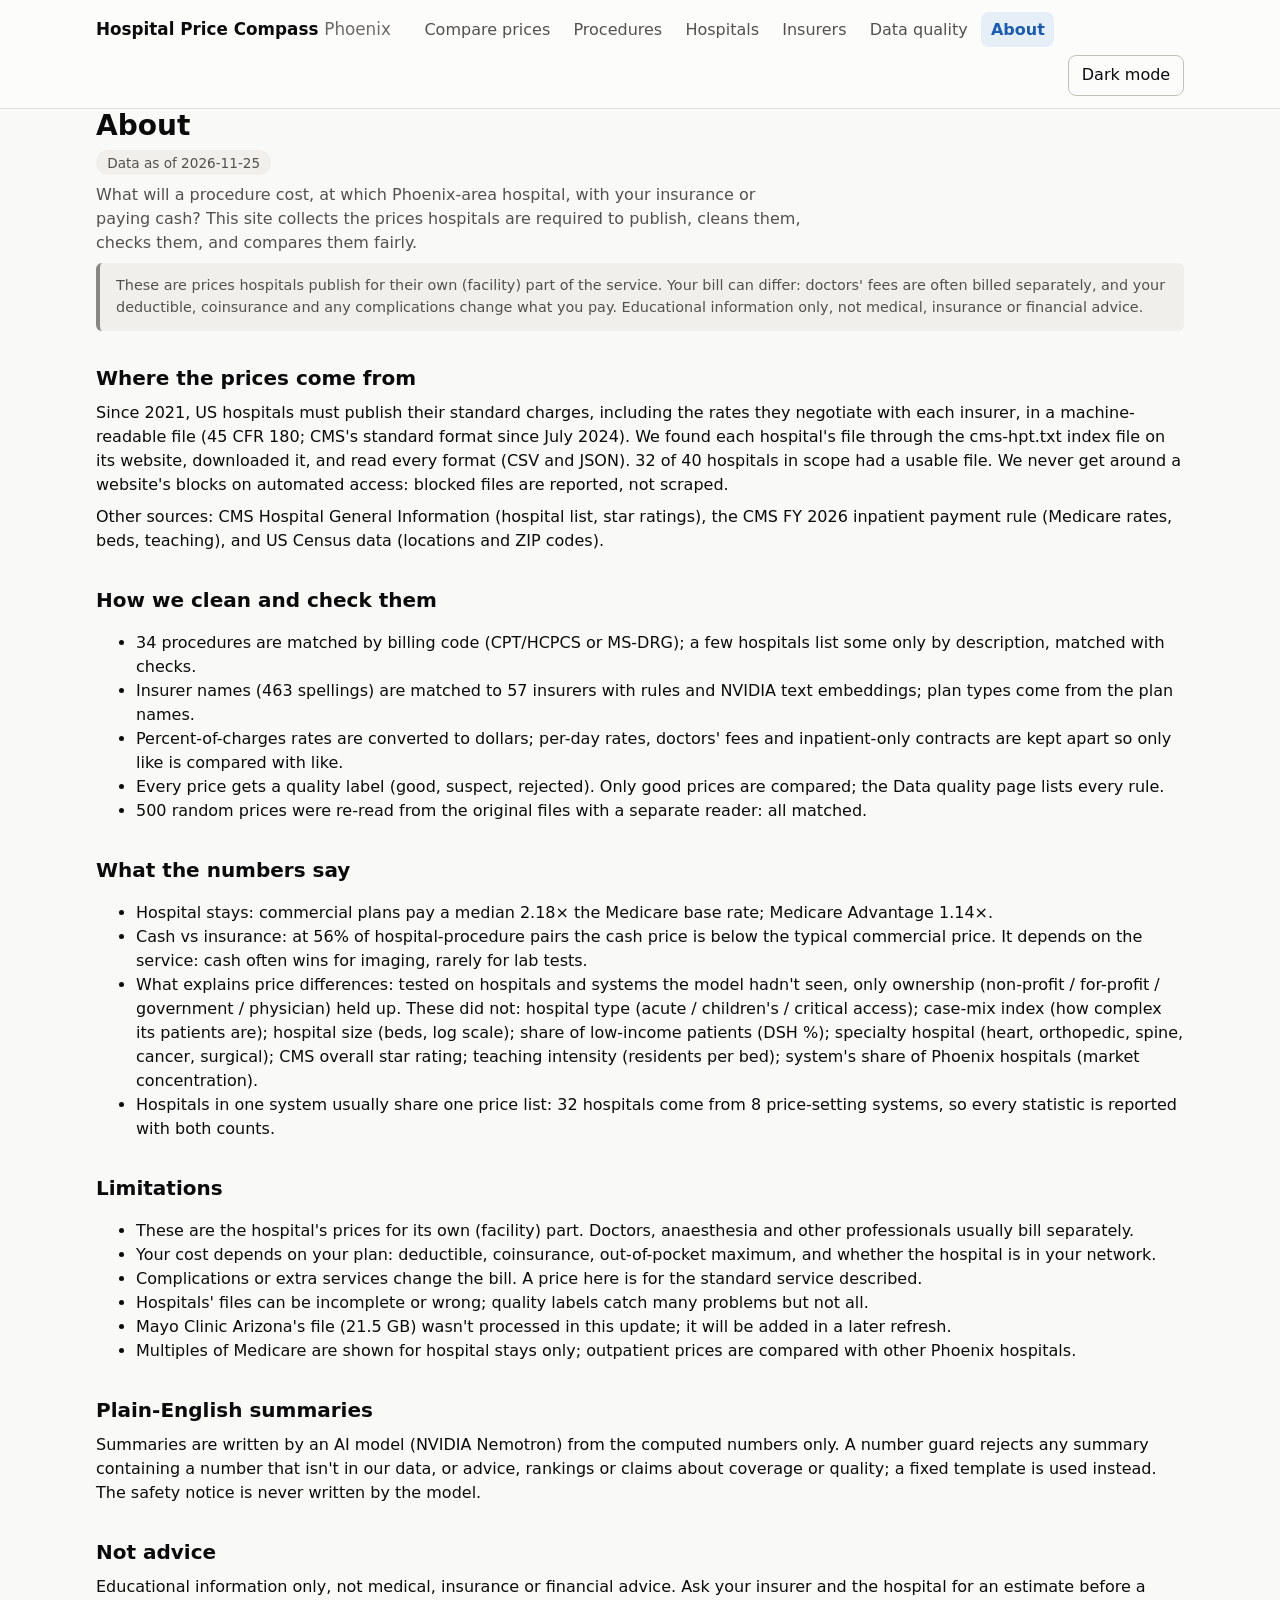
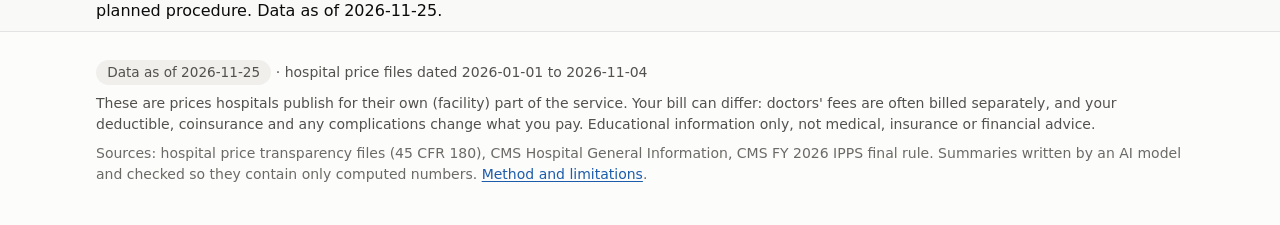
==== site/about.html @ 400b88e0 "Hospital Price Compass: Phoenix pipeline, website and automation Collects Phoenix-area hospitals' pu" ====
<!doctype html>
<html lang="en">
<head>
  <meta charset="utf-8">
  <meta name="viewport" content="width=device-width, initial-scale=1">
  <title>About: method, sources and limitations | Hospital Price Compass</title>
  <link rel="stylesheet" href="assets/site.css">
</head>
<body>
  <main id="main" class="wrap">
    <h1 id="title">About</h1>
    <p><span id="asof-top"></span></p>
    <div id="content" aria-live="polite"></div>
  </main>
  <script type="module" src="assets/pages/about.js"></script>
</body>
</html>
---- site/assets/site.css ----
/* Hospital Price Compass - one stylesheet, light + dark.
   Colour tokens follow the dataviz reference palette. Charts use ONE hue (blue) for values,
   gray for de-emphasis, and status colours only with an icon + text label.
   Validator (2026-11-25): accent #2a78d6 / #3987e5 vs gray #898781 - CVD dE 15.9, normal 17+,
   contrast >= 3:1 in both modes. The "chroma floor" flag on the gray is intended: gray here
   means "de-emphasised", not a second series. */

:root {
  color-scheme: light;
  --page: #f9f9f7;
  --surface: #fcfcfb;
  --surface-2: #f0efec;
  --ink: #0b0b0b;
  --ink-2: #52514e;
  --muted: #6b6a66;          /* muted text: darker than the chart-axis gray for 4.5:1 text contrast */
  --axis: #898781;
  --grid: #e1e0d9;
  --baseline: #c3c2b7;
  --border: rgba(11, 11, 11, 0.10);
  --accent: #2a78d6;
  --accent-ink: #1c5cab;      /* links / accent text (>= 4.5:1) */
  --accent-wash: rgba(42, 120, 214, 0.10);
  --deemph: #898781;
  --seq-1: #86b6ef; --seq-2: #5598e7; --seq-3: #2a78d6; --seq-4: #1c5cab; --seq-5: #104281;
  --good: #0ca30c; --good-ink: #006300;
  --warning: #fab219; --warning-ink: #7a5200;
  --serious: #ec835a; --serious-ink: #8a3a12;
  --critical: #d03b3b; --critical-ink: #a32222;
  --radius: 10px;
  --font: system-ui, -apple-system, "Segoe UI", sans-serif;
}
@media (prefers-color-scheme: dark) {
  :root:where(:not([data-theme="light"])) {
    color-scheme: dark;
    --page: #0d0d0d; --surface: #1a1a19; --surface-2: #232321;
    --ink: #f0efec; --ink-2: #c3c2b7; --muted: #a3a29c; --axis: #898781;
    --grid: #2c2c2a; --baseline: #383835; --border: rgba(255, 255, 255, 0.10);
    --accent: #3987e5; --accent-ink: #86b6ef; --accent-wash: rgba(57, 135, 229, 0.16);
    --seq-1: #b7d3f6; --seq-2: #86b6ef; --seq-3: #5598e7; --seq-4: #3987e5; --seq-5: #256abf;
    --good-ink: #0ca30c; --warning-ink: #fab219; --serious-ink: #ec835a; --critical-ink: #e66767;
  }
}
:root[data-theme="dark"] {
  color-scheme: dark;
  --page: #0d0d0d; --surface: #1a1a19; --surface-2: #232321;
  --ink: #f0efec; --ink-2: #c3c2b7; --muted: #a3a29c; --axis: #898781;
  --grid: #2c2c2a; --baseline: #383835; --border: rgba(255, 255, 255, 0.10);
  --accent: #3987e5; --accent-ink: #86b6ef; --accent-wash: rgba(57, 135, 229, 0.16);
  --seq-1: #b7d3f6; --seq-2: #86b6ef; --seq-3: #5598e7; --seq-4: #3987e5; --seq-5: #256abf;
  --good-ink: #0ca30c; --warning-ink: #fab219; --serious-ink: #ec835a; --critical-ink: #e66767;
}

* { box-sizing: border-box; }
html { font-family: var(--font); background: var(--page); color: var(--ink); line-height: 1.5; }
body { margin: 0; }
a { color: var(--accent-ink); text-underline-offset: 2px; }
a:hover { text-decoration-thickness: 2px; }
:focus-visible { outline: 3px solid var(--accent); outline-offset: 2px; border-radius: 4px; }
h1 { font-size: 1.75rem; line-height: 1.2; margin: 0 0 .25rem; }
h2 { font-size: 1.25rem; margin: 2rem 0 .5rem; }
h3 { font-size: 1.05rem; margin: 1.25rem 0 .4rem; }
p { margin: .5rem 0; }
.lead { color: var(--ink-2); max-width: 70ch; }
.muted { color: var(--muted); }
.small { font-size: .875rem; }
.num { font-variant-numeric: tabular-nums; }
.visually-hidden { position: absolute !important; width: 1px; height: 1px; overflow: hidden; clip: rect(0 0 0 0); white-space: nowrap; }

.skip { position: absolute; left: -999px; top: 0; background: var(--surface); padding: .5rem 1rem; z-index: 10; }
.skip:focus { left: 1rem; top: 1rem; }

/* ---------- layout ---------- */
.wrap { max-width: 1120px; margin: 0 auto; padding: 0 1rem; }
header.site { background: var(--surface); border-bottom: 1px solid var(--border); }
header.site .wrap { display: flex; flex-wrap: wrap; align-items: center; gap: .5rem 1.5rem; padding: .75rem 1rem; }
.brand { font-weight: 700; color: var(--ink); text-decoration: none; font-size: 1.05rem; }
.brand span { color: var(--muted); font-weight: 500; }
nav.main ul { list-style: none; display: flex; flex-wrap: wrap; gap: .25rem; margin: 0; padding: 0; }
nav.main a { display: block; padding: .35rem .6rem; border-radius: 8px; text-decoration: none; color: var(--ink-2); }
nav.main a:hover { background: var(--surface-2); }
nav.main a[aria-current="page"] { background: var(--accent-wash); color: var(--accent-ink); font-weight: 600; }
.theme-toggle { margin-left: auto; }
main { padding: 1.5rem 0 3rem; }
footer.site { border-top: 1px solid var(--border); background: var(--surface); color: var(--ink-2); font-size: .875rem; }
footer.site .wrap { padding: 1.25rem 1rem 2rem; }
.asof { display: inline-block; font-size: .85rem; color: var(--ink-2); background: var(--surface-2); border-radius: 999px; padding: .15rem .7rem; }

.card { background: var(--surface); border: 1px solid var(--border); border-radius: var(--radius); padding: 1rem 1.25rem; }
.grid { display: grid; gap: 1rem; }
@media (min-width: 760px) { .grid.two { grid-template-columns: 1fr 1fr; } .grid.three { grid-template-columns: repeat(3, 1fr); } }
.notice { border-left: 4px solid var(--deemph); background: var(--surface-2); padding: .75rem 1rem; border-radius: 6px; color: var(--ink-2); font-size: .9rem; }
.summary { font-size: 1.05rem; max-width: 75ch; }

/* ---------- controls ---------- */
.controls { display: flex; flex-wrap: wrap; gap: .75rem 1rem; align-items: flex-end; margin: 1rem 0; }
.field { display: flex; flex-direction: column; gap: .2rem; min-width: 12rem; }
.field label { font-size: .85rem; color: var(--ink-2); font-weight: 600; }
select, input, button { font: inherit; color: var(--ink); }
select, input[type="text"], input[type="search"] {
  background: var(--surface); border: 1px solid var(--baseline); border-radius: 8px; padding: .45rem .6rem; min-height: 2.5rem;
}
button { background: var(--surface); border: 1px solid var(--baseline); border-radius: 8px; padding: .45rem .8rem; cursor: pointer; min-height: 2.5rem; }
button:hover { background: var(--surface-2); }
button.primary { background: var(--accent); border-color: var(--accent); color: #fff; }

/* ---------- stat tiles ---------- */
.tiles { display: grid; gap: .75rem; grid-template-columns: repeat(auto-fit, minmax(150px, 1fr)); margin: 1rem 0; }
.tile { background: var(--surface); border: 1px solid var(--border); border-radius: var(--radius); padding: .75rem 1rem; }
.tile .label { font-size: .85rem; color: var(--ink-2); }
.tile .value { font-size: 1.6rem; font-weight: 600; line-height: 1.2; }
.tile .sub { font-size: .8rem; color: var(--muted); }

/* ---------- tables ---------- */
.table-wrap { overflow-x: auto; border: 1px solid var(--border); border-radius: var(--radius); background: var(--surface); }
table { border-collapse: collapse; width: 100%; font-size: .925rem; }
caption { text-align: left; padding: .75rem 1rem; font-weight: 600; }
th, td { text-align: left; padding: .5rem .75rem; border-bottom: 1px solid var(--grid); vertical-align: middle; }
td.r, th.r { text-align: right; font-variant-numeric: tabular-nums; }
thead th { font-size: .8rem; color: var(--ink-2); background: var(--surface-2); position: sticky; top: 0; }
thead th button { all: unset; cursor: pointer; display: inline-flex; gap: .25rem; align-items: center; }
thead th button:focus-visible { outline: 3px solid var(--accent); border-radius: 4px; }
tbody tr:hover { background: var(--accent-wash); }
.bar-cell { display: flex; align-items: center; gap: .5rem; min-width: 9rem; }
.bar-cell .bar { height: 10px; background: var(--accent); border-radius: 0 4px 4px 0; }
.bar-cell .val { font-variant-numeric: tabular-nums; min-width: 5.5rem; text-align: right; }

/* ---------- badges (status colour + icon + text, never colour alone) ---------- */
.badge { display: inline-flex; align-items: center; gap: .3rem; font-size: .8rem; font-weight: 600; padding: .1rem .5rem; border-radius: 999px; border: 1px solid currentColor; white-space: nowrap; }
.badge.good { color: var(--good-ink); }
.badge.warning { color: var(--warning-ink); }
.badge.serious { color: var(--serious-ink); }
.badge.critical { color: var(--critical-ink); }
.badge.neutral { color: var(--ink-2); }
.badge .dot { width: .55rem; height: .55rem; border-radius: 50%; background: currentColor; }
.badge.good .dot { background: var(--good); } .badge.warning .dot { background: var(--warning); }
.badge.serious .dot { background: var(--serious); } .badge.critical .dot { background: var(--critical); }

/* ---------- meter list (compliance scores) ---------- */
.meters { list-style: none; padding: 0; margin: 0; }
.meters li { display: grid; grid-template-columns: minmax(10rem, 18rem) 1fr 3.5rem auto; gap: .5rem 1rem; align-items: center; padding: .4rem 0; border-bottom: 1px solid var(--grid); }
.meters .track { height: 10px; background: var(--accent-wash); border-radius: 999px; }
.meters .fill { height: 10px; background: var(--accent); border-radius: 999px; }
@media (max-width: 640px) { .meters li { grid-template-columns: 1fr 3.5rem; } .meters .track { grid-column: 1 / -1; } }

/* ---------- charts ---------- */
.chart { width: 100%; }
.chart svg { display: block; width: 100%; height: auto; overflow: visible; }
.chart .grid line { stroke: var(--grid); stroke-width: 1; }
.chart .axis text, .chart text.axis { fill: var(--muted); font-size: 11px; font-family: var(--font); }
.chart text.label { fill: var(--ink-2); font-size: 12px; font-family: var(--font); }
.chart text.strong { fill: var(--ink); font-size: 12px; font-weight: 600; font-family: var(--font); }
.chart .baseline { stroke: var(--baseline); stroke-width: 1; }
.chart .ref { stroke: var(--axis); stroke-width: 1; }
.chart .dot { fill: var(--accent); stroke: var(--surface); stroke-width: 2; cursor: pointer; }
.chart .dot.deemph { fill: var(--deemph); }
.chart .dot:hover, .chart .dot:focus, .chart g.hit:hover .dot, .chart g.hit:focus .dot { filter: brightness(1.2); stroke: var(--ink); }
.chart .ci { stroke: var(--accent); stroke-width: 2; stroke-linecap: round; }
.chart .ci.deemph { stroke: var(--deemph); }
.chart .median { stroke: var(--ink); stroke-width: 2; stroke-linecap: round; }
.chart .city { fill: var(--muted); font-size: 11px; font-family: var(--font); }
.chart .you { fill: var(--ink); stroke: var(--surface); stroke-width: 2; }
.chart g.hit { outline: none; }
.legend { display: flex; flex-wrap: wrap; gap: .5rem 1rem; align-items: center; font-size: .85rem; color: var(--ink-2); margin: .5rem 0; }
.legend .sw { display: inline-block; width: 12px; height: 12px; border-radius: 50%; vertical-align: -2px; margin-right: .3rem; }
.view-toggle { margin: .25rem 0 .5rem; }
.map-card { margin-top: 1rem; }
.map-card .chart { max-width: 760px; }

.tooltip { position: fixed; pointer-events: none; z-index: 20; background: var(--surface); color: var(--ink); border: 1px solid var(--border);
  box-shadow: 0 4px 16px rgba(0,0,0,.12); border-radius: 8px; padding: .45rem .6rem; font-size: .85rem; max-width: 18rem; display: none; }
.tooltip .tv { font-weight: 700; font-size: .95rem; }
.tooltip .tl { color: var(--ink-2); }

details { margin: .75rem 0; }
summary { cursor: pointer; color: var(--accent-ink); }
ul.findings { margin: .25rem 0; padding-left: 1.2rem; }
dl.facts { display: grid; grid-template-columns: max-content 1fr; gap: .25rem 1rem; margin: .5rem 0; }
dl.facts dt { color: var(--ink-2); }
dl.facts dd { margin: 0; }

@media (prefers-reduced-motion: reduce) { * { transition: none !important; animation: none !important; } }
@media (forced-colors: active) {
  .chart .dot, .bar-cell .bar, .meters .fill { forced-color-adjust: none; fill: CanvasText; background: CanvasText; }
  .badge { border-color: CanvasText; }
}
@media print { header.site nav, .theme-toggle, .controls, .view-toggle { display: none; } }
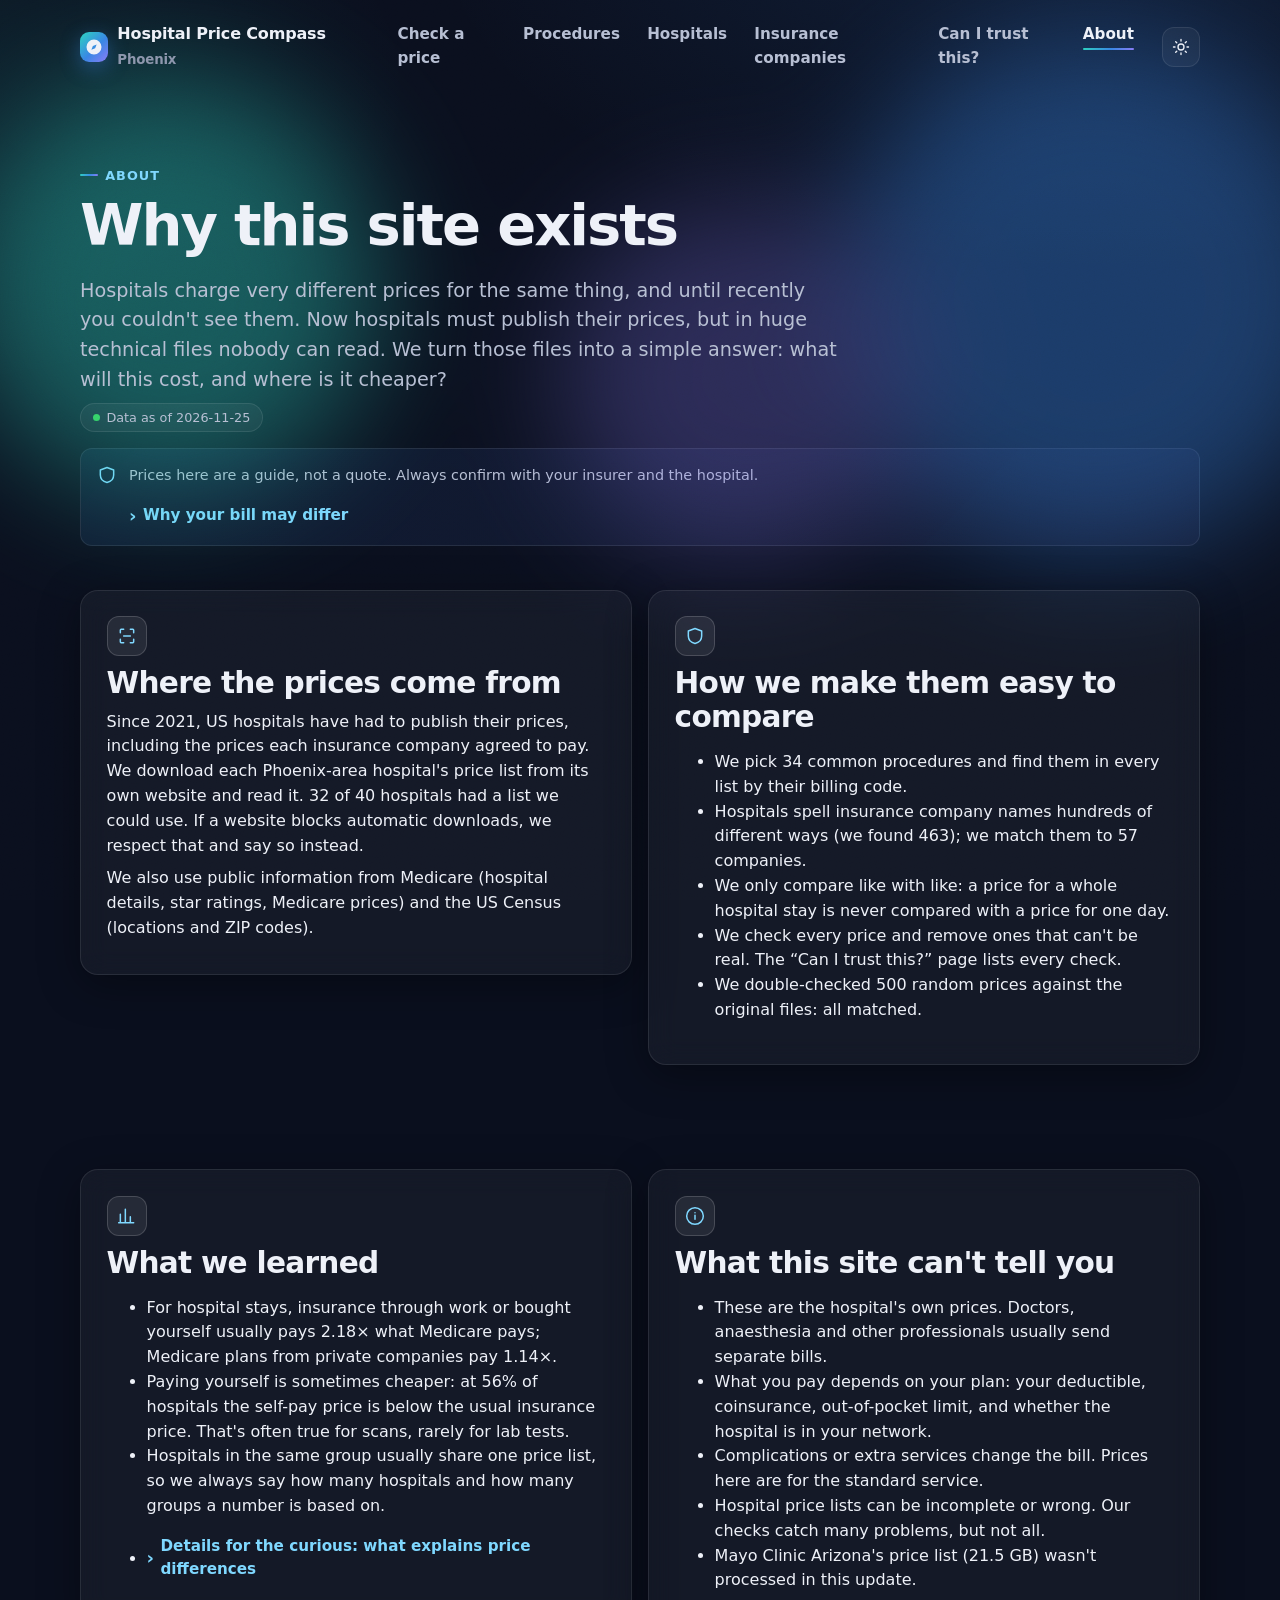
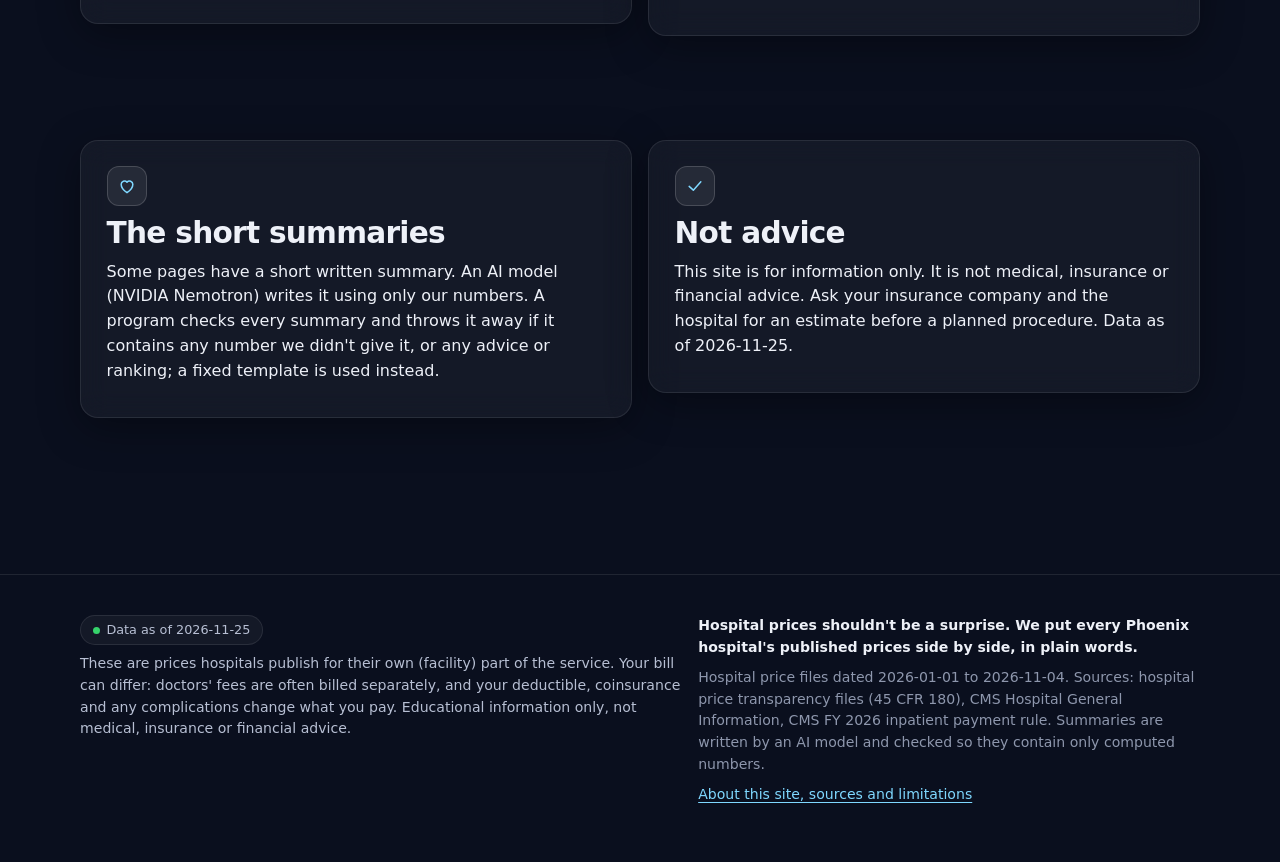
==== commit a2c2e41d: "Redesign the site: dark premium look, animations, plain-language wording - Home explains why in five" ====
--- a/site/about.html
+++ b/site/about.html
@@ -1,16 +1,24 @@
 <!doctype html>
-<html lang="en">
+<html lang="en" class="no-js" data-theme="dark">
 <head>
   <meta charset="utf-8">
   <meta name="viewport" content="width=device-width, initial-scale=1">
-  <title>About: method, sources and limitations | Hospital Price Compass</title>
+  <meta name="color-scheme" content="dark light">
+  <title>How it works: method, sources and limitations | Hospital Price Compass</title>
   <link rel="stylesheet" href="assets/site.css">
 </head>
 <body>
-  <main id="main" class="wrap">
-    <h1 id="title">About</h1>
-    <p><span id="asof-top"></span></p>
-    <div id="content" aria-live="polite"></div>
+  <main id="main">
+    <section class="hero compact wrap" aria-labelledby="title">
+      <div class="glows" aria-hidden="true"><span></span><span></span><span></span></div>
+      <div class="intro">
+        <p class="eyebrow" id="eyebrow" style="--i:0"></p>
+        <h1 id="title" style="--i:1">How it works</h1>
+        <p class="lead" id="lead" style="--i:2"></p>
+        <p id="asof-top" style="--i:3"></p>
+      </div>
+    </section>
+    <div class="wrap" id="content" aria-live="polite"></div>
   </main>
   <script type="module" src="assets/pages/about.js"></script>
 </body>
--- a/site/assets/site.css
+++ b/site/assets/site.css
@@ -1,186 +1,486 @@
-/* Hospital Price Compass - one stylesheet, light + dark.
-   Colour tokens follow the dataviz reference palette. Charts use ONE hue (blue) for values,
-   gray for de-emphasis, and status colours only with an icon + text label.
-   Validator (2026-11-25): accent #2a78d6 / #3987e5 vs gray #898781 - CVD dE 15.9, normal 17+,
-   contrast >= 3:1 in both modes. The "chroma floor" flag on the gray is intended: gray here
-   means "de-emphasised", not a second series. */
-
+/* Hospital Price Compass: dark & modern design system.
+   Navy page, glass cards, gradient glows, one UI accent gradient (teal -> blue).
+   Charts keep the dataviz rules: ONE data hue (#3987e5 dark / #2a78d6 light), gray (#898781) for
+   de-emphasis, status colours only with icon + text. Validator, 2026-11-26: data blue vs gray on the
+   dark card surface #141927 - CVD dE 15.9, normal 17.0, contrast >= 3:1 (light #ffffff: 15.9 / 17.8).
+   The validator's "chroma floor" flag on the gray is intended (gray = de-emphasised, not a series).
+   All motion is switched off under prefers-reduced-motion. */
+
+/* ============================================================ tokens */
 :root {
+  color-scheme: dark;
+  --page: #0a0f1e;
+  --page-2: #0d1426;
+  --glass: rgba(255, 255, 255, 0.045);
+  --glass-2: rgba(255, 255, 255, 0.075);
+  --glass-border: rgba(255, 255, 255, 0.09);
+  --glass-border-2: rgba(255, 255, 255, 0.16);
+  --card-solid: #141927;               /* the glass colour over the page, for charts and contrast checks */
+  --ink: #eef1f8;
+  --ink-2: #b7bfd3;
+  --muted: #8e97ad;
+  --axis: #898781;
+  --grid: rgba(255, 255, 255, 0.07);
+  --baseline: rgba(255, 255, 255, 0.16);
+  --teal: #2dd4bf;
+  --blue: #3987e5;
+  --violet: #8b7cf6;
+  --accent-grad: linear-gradient(135deg, var(--teal), var(--blue) 55%, var(--violet));
+  --accent-ink: #7fd8ff;
+  --focus: #7fd8ff;
+  --data: #3987e5;
+  --deemph: #898781;
+  --seq-1: #b7d3f6; --seq-2: #86b6ef; --seq-3: #5598e7; --seq-4: #3987e5; --seq-5: #256abf;
+  --good: #0ca30c; --good-ink: #36d36b;
+  --warning: #fab219; --warning-ink: #fac54d;
+  --serious: #ec835a; --serious-ink: #f29b78;
+  --critical: #d03b3b; --critical-ink: #f08080;
+  --shadow: 0 10px 40px rgba(0, 0, 0, 0.35);
+  --shadow-hover: 0 18px 60px rgba(0, 0, 0, 0.45), 0 0 0 1px rgba(127, 216, 255, 0.18);
+  --radius: 18px;
+  --radius-sm: 12px;
+  --font: system-ui, -apple-system, "Segoe UI", Roboto, sans-serif;
+  --ease: cubic-bezier(.2, .8, .2, 1);
+  --glow-opacity: 0.55;
+}
+:root[data-theme="light"] {
   color-scheme: light;
-  --page: #f9f9f7;
-  --surface: #fcfcfb;
-  --surface-2: #f0efec;
-  --ink: #0b0b0b;
-  --ink-2: #52514e;
-  --muted: #6b6a66;          /* muted text: darker than the chart-axis gray for 4.5:1 text contrast */
-  --axis: #898781;
-  --grid: #e1e0d9;
-  --baseline: #c3c2b7;
-  --border: rgba(11, 11, 11, 0.10);
-  --accent: #2a78d6;
-  --accent-ink: #1c5cab;      /* links / accent text (>= 4.5:1) */
-  --accent-wash: rgba(42, 120, 214, 0.10);
-  --deemph: #898781;
+  --page: #f4f6fb; --page-2: #eef1f8;
+  --glass: rgba(255, 255, 255, 0.78); --glass-2: rgba(255, 255, 255, 0.95);
+  --glass-border: rgba(15, 23, 42, 0.08); --glass-border-2: rgba(15, 23, 42, 0.16);
+  --card-solid: #ffffff;
+  --ink: #0b1224; --ink-2: #40495e; --muted: #5d6679;
+  --grid: rgba(15, 23, 42, 0.07); --baseline: rgba(15, 23, 42, 0.18);
+  --accent-ink: #1b5fb8; --focus: #1b5fb8;
+  --data: #2a78d6;
   --seq-1: #86b6ef; --seq-2: #5598e7; --seq-3: #2a78d6; --seq-4: #1c5cab; --seq-5: #104281;
-  --good: #0ca30c; --good-ink: #006300;
-  --warning: #fab219; --warning-ink: #7a5200;
-  --serious: #ec835a; --serious-ink: #8a3a12;
-  --critical: #d03b3b; --critical-ink: #a32222;
-  --radius: 10px;
-  --font: system-ui, -apple-system, "Segoe UI", sans-serif;
-}
-@media (prefers-color-scheme: dark) {
-  :root:where(:not([data-theme="light"])) {
-    color-scheme: dark;
-    --page: #0d0d0d; --surface: #1a1a19; --surface-2: #232321;
-    --ink: #f0efec; --ink-2: #c3c2b7; --muted: #a3a29c; --axis: #898781;
-    --grid: #2c2c2a; --baseline: #383835; --border: rgba(255, 255, 255, 0.10);
-    --accent: #3987e5; --accent-ink: #86b6ef; --accent-wash: rgba(57, 135, 229, 0.16);
-    --seq-1: #b7d3f6; --seq-2: #86b6ef; --seq-3: #5598e7; --seq-4: #3987e5; --seq-5: #256abf;
-    --good-ink: #0ca30c; --warning-ink: #fab219; --serious-ink: #ec835a; --critical-ink: #e66767;
-  }
-}
-:root[data-theme="dark"] {
-  color-scheme: dark;
-  --page: #0d0d0d; --surface: #1a1a19; --surface-2: #232321;
-  --ink: #f0efec; --ink-2: #c3c2b7; --muted: #a3a29c; --axis: #898781;
-  --grid: #2c2c2a; --baseline: #383835; --border: rgba(255, 255, 255, 0.10);
-  --accent: #3987e5; --accent-ink: #86b6ef; --accent-wash: rgba(57, 135, 229, 0.16);
-  --seq-1: #b7d3f6; --seq-2: #86b6ef; --seq-3: #5598e7; --seq-4: #3987e5; --seq-5: #256abf;
-  --good-ink: #0ca30c; --warning-ink: #fab219; --serious-ink: #ec835a; --critical-ink: #e66767;
-}
-
+  --good-ink: #006300; --warning-ink: #7a5200; --serious-ink: #8a3a12; --critical-ink: #a32222;
+  --shadow: 0 10px 30px rgba(15, 23, 42, 0.08);
+  --shadow-hover: 0 16px 44px rgba(15, 23, 42, 0.14), 0 0 0 1px rgba(42, 120, 214, 0.25);
+  --glow-opacity: 0.28;
+}
+
+/* ============================================================ base */
 * { box-sizing: border-box; }
-html { font-family: var(--font); background: var(--page); color: var(--ink); line-height: 1.5; }
-body { margin: 0; }
-a { color: var(--accent-ink); text-underline-offset: 2px; }
+html { font-family: var(--font); background: var(--page); color: var(--ink); line-height: 1.55; -webkit-font-smoothing: antialiased; }
+body { margin: 0; min-height: 100vh; overflow-x: hidden;
+  background:
+    radial-gradient(1100px 600px at 85% -10%, rgba(57, 135, 229, calc(var(--glow-opacity) * .35)), transparent 60%),
+    radial-gradient(900px 500px at -10% 10%, rgba(45, 212, 191, calc(var(--glow-opacity) * .25)), transparent 60%),
+    var(--page); background-attachment: fixed; }
+a { color: var(--accent-ink); text-underline-offset: 3px; text-decoration-thickness: 1px; }
 a:hover { text-decoration-thickness: 2px; }
-:focus-visible { outline: 3px solid var(--accent); outline-offset: 2px; border-radius: 4px; }
-h1 { font-size: 1.75rem; line-height: 1.2; margin: 0 0 .25rem; }
-h2 { font-size: 1.25rem; margin: 2rem 0 .5rem; }
-h3 { font-size: 1.05rem; margin: 1.25rem 0 .4rem; }
+:focus-visible { outline: 3px solid var(--focus); outline-offset: 3px; border-radius: 6px; }
+::selection { background: rgba(57, 135, 229, .35); }
+h1, h2, h3 { line-height: 1.15; letter-spacing: -0.02em; margin: 0; }
+h1 { font-size: clamp(2rem, 4.6vw, 3.6rem); font-weight: 800; }
+h2 { font-size: clamp(1.35rem, 2.4vw, 1.85rem); font-weight: 750; margin: 0 0 .6rem; }
+h3 { font-size: 1.1rem; font-weight: 700; margin: 0 0 .4rem; }
 p { margin: .5rem 0; }
-.lead { color: var(--ink-2); max-width: 70ch; }
+.lead { color: var(--ink-2); font-size: clamp(1rem, 1.6vw, 1.2rem); max-width: 62ch; }
 .muted { color: var(--muted); }
 .small { font-size: .875rem; }
 .num { font-variant-numeric: tabular-nums; }
+.grad { background: var(--accent-grad); -webkit-background-clip: text; background-clip: text; color: transparent; }
 .visually-hidden { position: absolute !important; width: 1px; height: 1px; overflow: hidden; clip: rect(0 0 0 0); white-space: nowrap; }
-
-.skip { position: absolute; left: -999px; top: 0; background: var(--surface); padding: .5rem 1rem; z-index: 10; }
+.skip { position: absolute; left: -999px; top: 0; background: var(--card-solid); color: var(--ink); padding: .6rem 1rem; border-radius: 10px; z-index: 100; }
 .skip:focus { left: 1rem; top: 1rem; }
-
-/* ---------- layout ---------- */
-.wrap { max-width: 1120px; margin: 0 auto; padding: 0 1rem; }
-header.site { background: var(--surface); border-bottom: 1px solid var(--border); }
-header.site .wrap { display: flex; flex-wrap: wrap; align-items: center; gap: .5rem 1.5rem; padding: .75rem 1rem; }
-.brand { font-weight: 700; color: var(--ink); text-decoration: none; font-size: 1.05rem; }
-.brand span { color: var(--muted); font-weight: 500; }
-nav.main ul { list-style: none; display: flex; flex-wrap: wrap; gap: .25rem; margin: 0; padding: 0; }
-nav.main a { display: block; padding: .35rem .6rem; border-radius: 8px; text-decoration: none; color: var(--ink-2); }
-nav.main a:hover { background: var(--surface-2); }
-nav.main a[aria-current="page"] { background: var(--accent-wash); color: var(--accent-ink); font-weight: 600; }
-.theme-toggle { margin-left: auto; }
-main { padding: 1.5rem 0 3rem; }
-footer.site { border-top: 1px solid var(--border); background: var(--surface); color: var(--ink-2); font-size: .875rem; }
-footer.site .wrap { padding: 1.25rem 1rem 2rem; }
-.asof { display: inline-block; font-size: .85rem; color: var(--ink-2); background: var(--surface-2); border-radius: 999px; padding: .15rem .7rem; }
-
-.card { background: var(--surface); border: 1px solid var(--border); border-radius: var(--radius); padding: 1rem 1.25rem; }
+.wrap { max-width: 1160px; margin: 0 auto; padding: 0 1.25rem; }
+main { padding: 1rem 0 4rem; }
+section { margin: 2.75rem 0; }
+.card section, .card > section { margin: 0; }   /* chart + table-view wrappers inside cards */
+.eyebrow { display: inline-flex; align-items: center; gap: .45rem; font-size: .8rem; font-weight: 700; letter-spacing: .08em;
+  text-transform: uppercase; color: var(--accent-ink); }
+.eyebrow::before { content: ""; width: 18px; height: 2px; background: var(--accent-grad); border-radius: 2px; }
+
+/* ============================================================ header */
+.progress { position: fixed; top: 0; left: 0; height: 3px; width: 100%; background: var(--accent-grad); transform-origin: 0 50%;
+  transform: scaleX(var(--p, 0)); z-index: 60; }
+header.site { position: sticky; top: 0; z-index: 50; transition: background .3s var(--ease), box-shadow .3s var(--ease), padding .3s var(--ease); }
+header.site .bar { display: flex; align-items: center; gap: 1rem; padding: 1rem 1.25rem; max-width: 1160px; margin: 0 auto; transition: padding .3s var(--ease); }
+header.site.scrolled { background: color-mix(in srgb, var(--page) 72%, transparent); backdrop-filter: blur(16px) saturate(140%);
+  -webkit-backdrop-filter: blur(16px) saturate(140%); box-shadow: 0 1px 0 var(--glass-border); }
+header.site.scrolled .bar { padding: .55rem 1.25rem; }
+.brand { display: inline-flex; align-items: center; gap: .6rem; color: var(--ink); text-decoration: none; font-weight: 800; letter-spacing: -.01em; }
+.brand .mark { width: 30px; height: 30px; border-radius: 9px; background: var(--accent-grad); display: grid; place-items: center;
+  box-shadow: 0 6px 20px rgba(57, 135, 229, .4); transition: transform .5s var(--ease); }
+.brand:hover .mark { transform: rotate(-12deg) scale(1.06); }
+.brand .mark svg { width: 18px; height: 18px; }
+.brand small { color: var(--muted); font-weight: 600; }
+nav.main { margin-left: auto; }
+nav.main ul { list-style: none; display: flex; gap: .2rem; margin: 0; padding: 0; }
+nav.main a { position: relative; display: block; padding: .45rem .75rem; border-radius: 10px; color: var(--ink-2); text-decoration: none; font-weight: 600; font-size: .95rem; }
+nav.main a::after { content: ""; position: absolute; left: .75rem; right: .75rem; bottom: .25rem; height: 2px; border-radius: 2px;
+  background: var(--accent-grad); transform: scaleX(0); transform-origin: left; transition: transform .35s var(--ease); }
+nav.main a:hover { color: var(--ink); }
+nav.main a:hover::after, nav.main a[aria-current="page"]::after { transform: scaleX(1); }
+nav.main a[aria-current="page"] { color: var(--ink); }
+.icon-btn { display: inline-grid; place-items: center; width: 40px; height: 40px; border-radius: 12px; border: 1px solid var(--glass-border);
+  background: var(--glass); color: var(--ink); cursor: pointer; transition: transform .2s var(--ease), background .2s; }
+.icon-btn:hover { background: var(--glass-2); transform: translateY(-1px); }
+.icon-btn svg { width: 18px; height: 18px; }
+.menu-btn { display: none; }
+@media (max-width: 860px) {
+  .menu-btn { display: inline-grid; margin-left: auto; }
+  nav.main { position: fixed; inset: 64px 1rem auto 1rem; margin: 0; padding: .75rem; border-radius: var(--radius); background: var(--card-solid);
+    border: 1px solid var(--glass-border-2); box-shadow: var(--shadow); opacity: 0; transform: translateY(-8px) scale(.98); pointer-events: none;
+    transition: opacity .25s var(--ease), transform .25s var(--ease); }
+  nav.main.open { opacity: 1; transform: none; pointer-events: auto; }
+  nav.main ul { flex-direction: column; }
+  nav.main a { padding: .8rem 1rem; font-size: 1rem; }
+}
+
+/* ============================================================ hero + glows */
+.hero { position: relative; padding-block: clamp(2.5rem, 7vw, 5.5rem) 2rem; isolation: isolate; }   /* block only: keep .wrap's side padding */
+.hero.compact { padding-block: clamp(1.75rem, 5vw, 3rem) .5rem; }
+.glows { position: absolute; inset: -10% -20% auto -20%; height: 120%; z-index: -1; pointer-events: none; filter: blur(60px); opacity: var(--glow-opacity); }
+.glows span { position: absolute; border-radius: 50%; }
+.glows span:nth-child(1) { width: 420px; height: 420px; left: 8%; top: 0; background: var(--teal); animation: drift 18s var(--ease) infinite alternate; }
+.glows span:nth-child(2) { width: 520px; height: 520px; right: 6%; top: -10%; background: var(--blue); animation: drift 22s var(--ease) infinite alternate-reverse; }
+.glows span:nth-child(3) { width: 360px; height: 360px; left: 45%; top: 30%; background: var(--violet); opacity: .7; animation: drift 26s var(--ease) infinite alternate; }
+.hero h1 { max-width: 16ch; }
+.hero .lead { margin-top: 1rem; }
+.asof { display: inline-flex; align-items: center; gap: .4rem; font-size: .8rem; color: var(--ink-2); background: var(--glass); border: 1px solid var(--glass-border);
+  border-radius: 999px; padding: .25rem .75rem; }
+.asof::before { content: ""; width: 7px; height: 7px; border-radius: 50%; background: var(--good-ink); box-shadow: 0 0 0 0 rgba(54, 211, 107, .6); animation: ping 2.4s infinite; }
+
+/* intro: children rise in one after another */
+.intro > * { animation: rise .8s var(--ease) both; animation-delay: calc(var(--i, 0) * 90ms + 80ms); }
+
+/* ============================================================ glass cards */
+.card, .glass { background: var(--glass); border: 1px solid var(--glass-border); border-radius: var(--radius); box-shadow: var(--shadow);
+  backdrop-filter: blur(14px); -webkit-backdrop-filter: blur(14px); }
+.card { padding: clamp(1rem, 2.4vw, 1.6rem); }
+.card.lift, a.card { transition: transform .35s var(--ease), box-shadow .35s var(--ease), border-color .35s; }
+.card.lift:hover, a.card:hover { transform: translateY(-4px); box-shadow: var(--shadow-hover); border-color: var(--glass-border-2); }
+a.card { display: block; color: inherit; text-decoration: none; }
 .grid { display: grid; gap: 1rem; }
 @media (min-width: 760px) { .grid.two { grid-template-columns: 1fr 1fr; } .grid.three { grid-template-columns: repeat(3, 1fr); } }
-.notice { border-left: 4px solid var(--deemph); background: var(--surface-2); padding: .75rem 1rem; border-radius: 6px; color: var(--ink-2); font-size: .9rem; }
-.summary { font-size: 1.05rem; max-width: 75ch; }
-
-/* ---------- controls ---------- */
-.controls { display: flex; flex-wrap: wrap; gap: .75rem 1rem; align-items: flex-end; margin: 1rem 0; }
-.field { display: flex; flex-direction: column; gap: .2rem; min-width: 12rem; }
-.field label { font-size: .85rem; color: var(--ink-2); font-weight: 600; }
+.grid.auto { grid-template-columns: repeat(auto-fill, minmax(240px, 1fr)); }
+.notice { display: flex; gap: .75rem; align-items: flex-start; border-radius: var(--radius-sm); padding: .9rem 1rem; color: var(--ink-2); font-size: .9rem;
+  background: linear-gradient(135deg, rgba(57, 135, 229, .10), rgba(139, 124, 246, .06)); border: 1px solid var(--glass-border); }
+.notice svg { flex: none; width: 20px; height: 20px; margin-top: .1rem; color: var(--accent-ink); }
+.summary { font-size: 1.08rem; color: var(--ink); max-width: 72ch; }
+
+/* ============================================================ finder (3 steps) */
+.finder { padding: clamp(1.1rem, 3vw, 2rem); margin-top: 2rem; position: relative; overflow: hidden; }
+.finder::before { content: ""; position: absolute; inset: 0; border-radius: inherit; padding: 1px; background: var(--accent-grad); opacity: .45;
+  -webkit-mask: linear-gradient(#000 0 0) content-box, linear-gradient(#000 0 0); -webkit-mask-composite: xor; mask-composite: exclude; pointer-events: none; }
+.steps { display: grid; gap: 1.25rem; }
+@media (min-width: 900px) { .steps { grid-template-columns: 1.3fr 1.6fr .8fr; align-items: start; } }
+.step-label { display: flex; align-items: center; gap: .55rem; font-weight: 700; font-size: .95rem; margin-bottom: .6rem; }
+.step-num { width: 26px; height: 26px; border-radius: 50%; display: grid; place-items: center; font-size: .8rem; font-weight: 800; color: #04101f; background: var(--accent-grad); }
+.step-hint { font-weight: 500; color: var(--muted); font-size: .82rem; }
 select, input, button { font: inherit; color: var(--ink); }
-select, input[type="text"], input[type="search"] {
-  background: var(--surface); border: 1px solid var(--baseline); border-radius: 8px; padding: .45rem .6rem; min-height: 2.5rem;
-}
-button { background: var(--surface); border: 1px solid var(--baseline); border-radius: 8px; padding: .45rem .8rem; cursor: pointer; min-height: 2.5rem; }
-button:hover { background: var(--surface-2); }
-button.primary { background: var(--accent); border-color: var(--accent); color: #fff; }
-
-/* ---------- stat tiles ---------- */
-.tiles { display: grid; gap: .75rem; grid-template-columns: repeat(auto-fit, minmax(150px, 1fr)); margin: 1rem 0; }
-.tile { background: var(--surface); border: 1px solid var(--border); border-radius: var(--radius); padding: .75rem 1rem; }
-.tile .label { font-size: .85rem; color: var(--ink-2); }
-.tile .value { font-size: 1.6rem; font-weight: 600; line-height: 1.2; }
-.tile .sub { font-size: .8rem; color: var(--muted); }
-
-/* ---------- tables ---------- */
-.table-wrap { overflow-x: auto; border: 1px solid var(--border); border-radius: var(--radius); background: var(--surface); }
-table { border-collapse: collapse; width: 100%; font-size: .925rem; }
-caption { text-align: left; padding: .75rem 1rem; font-weight: 600; }
-th, td { text-align: left; padding: .5rem .75rem; border-bottom: 1px solid var(--grid); vertical-align: middle; }
-td.r, th.r { text-align: right; font-variant-numeric: tabular-nums; }
-thead th { font-size: .8rem; color: var(--ink-2); background: var(--surface-2); position: sticky; top: 0; }
-thead th button { all: unset; cursor: pointer; display: inline-flex; gap: .25rem; align-items: center; }
-thead th button:focus-visible { outline: 3px solid var(--accent); border-radius: 4px; }
-tbody tr:hover { background: var(--accent-wash); }
-.bar-cell { display: flex; align-items: center; gap: .5rem; min-width: 9rem; }
-.bar-cell .bar { height: 10px; background: var(--accent); border-radius: 0 4px 4px 0; }
-.bar-cell .val { font-variant-numeric: tabular-nums; min-width: 5.5rem; text-align: right; }
-
-/* ---------- badges (status colour + icon + text, never colour alone) ---------- */
-.badge { display: inline-flex; align-items: center; gap: .3rem; font-size: .8rem; font-weight: 600; padding: .1rem .5rem; border-radius: 999px; border: 1px solid currentColor; white-space: nowrap; }
-.badge.good { color: var(--good-ink); }
-.badge.warning { color: var(--warning-ink); }
-.badge.serious { color: var(--serious-ink); }
-.badge.critical { color: var(--critical-ink); }
-.badge.neutral { color: var(--ink-2); }
-.badge .dot { width: .55rem; height: .55rem; border-radius: 50%; background: currentColor; }
+select, input[type="text"] { width: 100%; background: var(--glass-2); border: 1px solid var(--glass-border-2); border-radius: 12px; padding: .7rem .85rem;
+  min-height: 2.9rem; transition: border-color .2s, box-shadow .2s, background .2s; }
+select:hover, input[type="text"]:hover { border-color: rgba(127, 216, 255, .45); }
+select:focus, input[type="text"]:focus { outline: none; border-color: var(--accent-ink); box-shadow: 0 0 0 4px rgba(127, 216, 255, .18); }
+select option, select optgroup { background: var(--card-solid); color: var(--ink); }
+.chips { display: flex; flex-wrap: wrap; gap: .45rem; }
+.chip { display: inline-flex; align-items: center; gap: .35rem; padding: .45rem .8rem; border-radius: 999px; border: 1px solid var(--glass-border-2);
+  background: var(--glass); color: var(--ink-2); font-weight: 600; font-size: .88rem; cursor: pointer; text-decoration: none;
+  transition: transform .2s var(--ease), background .25s, color .25s, border-color .25s, box-shadow .25s; }
+.chip:hover { transform: translateY(-2px); color: var(--ink); border-color: rgba(127, 216, 255, .5); }
+.chip:active { transform: scale(.96); }
+.chip[aria-pressed="true"] { color: #04101f; background: var(--accent-grad); border-color: transparent; box-shadow: 0 6px 22px rgba(57, 135, 229, .35); }
+.chip.ghost { border-style: dashed; }
+.linkish { background: none; border: 0; padding: 0; color: var(--accent-ink); cursor: pointer; font-weight: 600; text-decoration: underline; text-underline-offset: 3px; }
+.popular { display: flex; flex-wrap: wrap; gap: .45rem; align-items: center; margin-top: .9rem; }
+.popular .label { color: var(--muted); font-size: .85rem; margin-right: .2rem; }
+.plan-row { margin-top: .6rem; font-size: .88rem; color: var(--muted); display: flex; align-items: center; gap: .5rem; flex-wrap: wrap; }
+.plan-row select { width: auto; min-height: 2.2rem; padding: .3rem .6rem; font-size: .88rem; }
+
+/* buttons with a light sweep on hover */
+.btn { position: relative; overflow: hidden; display: inline-flex; align-items: center; justify-content: center; gap: .5rem; border-radius: 12px;
+  padding: .75rem 1.2rem; font-weight: 700; border: 1px solid var(--glass-border-2); background: var(--glass-2); color: var(--ink); cursor: pointer;
+  text-decoration: none; transition: transform .2s var(--ease), box-shadow .3s, background .3s; }
+.btn:hover { transform: translateY(-2px); }
+.btn:active { transform: translateY(0) scale(.98); }
+.btn.primary { color: #04101f; background: var(--accent-grad); border-color: transparent; box-shadow: 0 10px 30px rgba(57, 135, 229, .35); }
+.btn::after { content: ""; position: absolute; inset: 0; background: linear-gradient(110deg, transparent 30%, rgba(255, 255, 255, .45) 50%, transparent 70%);
+  transform: translateX(-120%); transition: transform .7s var(--ease); }
+.btn:hover::after { transform: translateX(120%); }
+.btn svg { width: 18px; height: 18px; }
+button.view-toggle { margin: 0 0 .75rem; }
+
+/* ============================================================ stats + steps explainer */
+.stats { display: grid; gap: 1rem; grid-template-columns: repeat(auto-fit, minmax(170px, 1fr)); margin-top: 1.5rem; }
+.stat { padding: 1.1rem 1.25rem; }
+.stat .value { font-size: clamp(1.8rem, 3.4vw, 2.5rem); font-weight: 800; letter-spacing: -.02em; }
+.stat .label { color: var(--ink-2); font-size: .9rem; }
+.how { counter-reset: how; }
+.how .card { position: relative; padding-top: 1.4rem; }
+.how .icon { width: 44px; height: 44px; border-radius: 13px; display: grid; place-items: center; background: var(--glass-2); border: 1px solid var(--glass-border-2); margin-bottom: .8rem;
+  transition: transform .4s var(--ease); }
+.how .card:hover .icon { transform: rotate(-8deg) scale(1.08); }
+.how .icon svg { width: 22px; height: 22px; color: var(--accent-ink); }
+
+/* ============================================================ results: answer card + range bar */
+.answer { display: grid; gap: 1.25rem; }
+@media (min-width: 900px) { .answer { grid-template-columns: .9fr 1.6fr; align-items: center; } }
+.answer .big { font-size: clamp(2.6rem, 6vw, 4rem); font-weight: 800; letter-spacing: -.03em; line-height: 1; }
+.answer .big-label { color: var(--ink-2); font-weight: 600; margin-bottom: .35rem; }
+.answer .sub { color: var(--ink-2); margin-top: .5rem; }
+.kpis { display: flex; flex-wrap: wrap; gap: .5rem 1.25rem; margin-top: 1rem; color: var(--ink-2); font-size: .9rem; }
+.kpis strong { color: var(--ink); }
+.range { position: relative; padding: 2.2rem 0 2.4rem; }
+.range .track { position: relative; height: 10px; border-radius: 999px; background: var(--glass-2); border: 1px solid var(--glass-border); }
+.range .band { position: absolute; top: -1px; bottom: -1px; border-radius: 999px; background: linear-gradient(90deg, rgba(45, 212, 191, .55), rgba(57, 135, 229, .7));
+  transform-origin: left; animation: grow 1s var(--ease) both .25s; }
+.range .hdot { position: absolute; top: 50%; width: 11px; height: 11px; margin: -5.5px 0 0 -5.5px; border-radius: 50%; background: var(--data); border: 2px solid var(--card-solid);
+  animation: pop .5s var(--ease) both; animation-delay: calc(400ms + var(--i, 0) * 25ms); cursor: pointer; transition: transform .2s var(--ease); }
+.range .hdot:hover, .range .hdot:focus-visible { transform: scale(1.6); z-index: 2; }
+.range .median { position: absolute; top: -12px; bottom: -12px; width: 3px; margin-left: -1.5px; border-radius: 3px; background: var(--ink); animation: fadein .6s both .9s; }
+.range .median span { position: absolute; bottom: calc(100% + 4px); left: 50%; transform: translateX(-50%); font-size: .78rem; font-weight: 700; white-space: nowrap; color: var(--ink); }
+.range .ends { display: flex; justify-content: space-between; margin-top: .9rem; font-size: .85rem; color: var(--ink-2); }
+.range .ends strong { color: var(--ink); font-size: 1rem; display: block; }
+.range .ends > div:last-child { text-align: right; }
+.legend-line { display: flex; flex-wrap: wrap; gap: .4rem 1.1rem; font-size: .8rem; color: var(--muted); }
+.legend-line i { display: inline-block; vertical-align: -1px; margin-right: .35rem; }
+.legend-line .lg-dot { width: 9px; height: 9px; border-radius: 50%; background: var(--data); }
+.legend-line .lg-band { width: 18px; height: 8px; border-radius: 4px; background: linear-gradient(90deg, rgba(45, 212, 191, .55), rgba(57, 135, 229, .7)); }
+.legend-line .lg-med { width: 3px; height: 12px; background: var(--ink); border-radius: 2px; }
+
+/* ============================================================ hospital result cards */
+.toolbar { display: flex; flex-wrap: wrap; gap: .6rem; align-items: center; justify-content: space-between; margin-bottom: 1rem; }
+.seg { display: inline-flex; background: var(--glass); border: 1px solid var(--glass-border); border-radius: 12px; padding: 3px; }
+.seg button { border: 0; background: transparent; color: var(--ink-2); padding: .45rem .8rem; border-radius: 9px; font-weight: 600; cursor: pointer; transition: background .25s, color .25s; }
+.seg button[aria-pressed="true"] { background: var(--glass-2); color: var(--ink); box-shadow: 0 2px 10px rgba(0, 0, 0, .2); }
+.hlist { list-style: none; margin: 0; padding: 0; display: grid; gap: .7rem; }
+.hcard { display: grid; grid-template-columns: auto 1fr auto; gap: .5rem 1rem; align-items: center; padding: .95rem 1.1rem; }
+.hcard .rank { width: 38px; height: 38px; border-radius: 12px; display: grid; place-items: center; font-weight: 800; background: var(--glass-2); border: 1px solid var(--glass-border-2); color: var(--ink-2); }
+.hcard.first .rank { background: var(--accent-grad); color: #04101f; border-color: transparent; }
+.hcard .name { font-weight: 700; color: var(--ink); text-decoration: none; }
+.hcard .name:hover { text-decoration: underline; }
+.hcard .sys { color: var(--muted); font-size: .85rem; }
+.hcard .meta { display: flex; flex-wrap: wrap; gap: .35rem .9rem; margin-top: .35rem; color: var(--ink-2); font-size: .82rem; align-items: center; }
+.hcard .price { text-align: right; }
+.hcard .price .amt { font-size: 1.35rem; font-weight: 800; letter-spacing: -.01em; }
+.hcard .price .rel { font-size: .8rem; color: var(--muted); }
+.hcard .mini { grid-column: 2 / 4; height: 6px; border-radius: 999px; background: var(--glass-2); overflow: hidden; }
+.hcard .mini i { display: block; height: 100%; border-radius: 999px; background: linear-gradient(90deg, var(--teal), var(--blue)); transform-origin: left; animation: grow .9s var(--ease) both; animation-delay: calc(var(--i, 0) * 40ms + 200ms); }
+.tag { display: inline-flex; align-items: center; gap: .3rem; font-size: .72rem; font-weight: 800; letter-spacing: .03em; text-transform: uppercase; padding: .15rem .5rem; border-radius: 999px;
+  color: #04101f; background: var(--accent-grad); }
+.tag.quiet { background: var(--glass-2); color: var(--ink-2); border: 1px solid var(--glass-border-2); }
+@media (max-width: 560px) { .hcard { grid-template-columns: auto 1fr; } .hcard .price { grid-column: 2; text-align: left; } .hcard .mini { grid-column: 1 / -1; } }
+
+/* ============================================================ badges */
+.badge { display: inline-flex; align-items: center; gap: .3rem; font-size: .78rem; font-weight: 700; padding: .12rem .55rem; border-radius: 999px; border: 1px solid currentColor; white-space: nowrap; }
+.badge.good { color: var(--good-ink); } .badge.warning { color: var(--warning-ink); } .badge.serious { color: var(--serious-ink); }
+.badge.critical { color: var(--critical-ink); } .badge.neutral { color: var(--ink-2); }
+.badge .dot { width: .5rem; height: .5rem; border-radius: 50%; background: currentColor; }
 .badge.good .dot { background: var(--good); } .badge.warning .dot { background: var(--warning); }
 .badge.serious .dot { background: var(--serious); } .badge.critical .dot { background: var(--critical); }
 
-/* ---------- meter list (compliance scores) ---------- */
+/* ============================================================ info tips */
+.info { position: relative; display: inline-flex; vertical-align: middle; }
+.info > button { width: 18px; height: 18px; border-radius: 50%; border: 1px solid var(--glass-border-2); background: var(--glass-2); color: var(--ink-2);
+  font-size: .7rem; font-weight: 800; line-height: 1; cursor: help; padding: 0; display: grid; place-items: center; margin-left: .3rem; transition: background .2s, color .2s; }
+.info > button:hover, .info > button[aria-expanded="true"] { background: var(--accent-grad); color: #04101f; border-color: transparent; }
+/* closed pop-ups are display:none (an invisible absolutely-placed box still widens the page);
+   open ones are fixed-positioned by common.js and clamped inside the viewport */
+.info .pop { display: none; position: fixed; width: min(280px, calc(100vw - 24px)); z-index: 90; padding: .7rem .85rem;
+  border-radius: 12px; background: var(--card-solid); border: 1px solid var(--glass-border-2); box-shadow: var(--shadow); color: var(--ink-2); font-size: .82rem;
+  font-weight: 500; line-height: 1.45; text-transform: none; letter-spacing: 0; }
+.info.open .pop { display: block; animation: popin .2s var(--ease) both; }
+@keyframes popin { from { opacity: 0; transform: translateY(6px); } to { opacity: 1; transform: none; } }
+
+/* ============================================================ tables */
+.table-wrap { overflow-x: auto; border-radius: var(--radius); border: 1px solid var(--glass-border); background: var(--glass); backdrop-filter: blur(12px); }
+table { border-collapse: collapse; width: 100%; font-size: .92rem; }
+caption { text-align: left; padding: .9rem 1rem; font-weight: 700; color: var(--ink); }
+th, td { text-align: left; padding: .65rem .9rem; border-bottom: 1px solid var(--grid); vertical-align: middle; }
+td.r, th.r { text-align: right; font-variant-numeric: tabular-nums; }
+thead th { font-size: .78rem; text-transform: uppercase; letter-spacing: .04em; color: var(--muted); background: var(--glass); }
+thead th button { all: unset; cursor: pointer; display: inline-flex; gap: .3rem; align-items: center; }
+thead th button:focus-visible { outline: 3px solid var(--focus); border-radius: 4px; }
+tbody tr { transition: background .2s; }
+tbody tr:hover { background: rgba(127, 216, 255, .06); }
+.bar-cell { display: flex; align-items: center; gap: .5rem; min-width: 9rem; justify-content: flex-end; }
+.bar-cell .bar { height: 8px; background: linear-gradient(90deg, var(--teal), var(--blue)); border-radius: 999px; }
+.bar-cell .val { font-variant-numeric: tabular-nums; min-width: 5.5rem; text-align: right; }
+
+/* ============================================================ meter list (scores) */
 .meters { list-style: none; padding: 0; margin: 0; }
-.meters li { display: grid; grid-template-columns: minmax(10rem, 18rem) 1fr 3.5rem auto; gap: .5rem 1rem; align-items: center; padding: .4rem 0; border-bottom: 1px solid var(--grid); }
-.meters .track { height: 10px; background: var(--accent-wash); border-radius: 999px; }
-.meters .fill { height: 10px; background: var(--accent); border-radius: 999px; }
-@media (max-width: 640px) { .meters li { grid-template-columns: 1fr 3.5rem; } .meters .track { grid-column: 1 / -1; } }
-
-/* ---------- charts ---------- */
+.meters li { display: grid; grid-template-columns: minmax(10rem, 18rem) 1fr 3rem auto; gap: .5rem 1rem; align-items: center; padding: .6rem .2rem; border-bottom: 1px solid var(--grid); }
+.meters .track { height: 8px; background: var(--glass-2); border-radius: 999px; overflow: hidden; }
+.meters .fill { height: 8px; background: linear-gradient(90deg, var(--teal), var(--blue)); border-radius: 999px; transform-origin: left; transform: scaleX(0); transition: transform 1.1s var(--ease); }
+.is-visible .meters .fill, .meters.is-visible .fill { transform: scaleX(1); }
+@media (max-width: 640px) { .meters li { grid-template-columns: 1fr 3rem; } .meters .track { grid-column: 1 / -1; } }
+
+/* ============================================================ charts */
 .chart { width: 100%; }
 .chart svg { display: block; width: 100%; height: auto; overflow: visible; }
 .chart .grid line { stroke: var(--grid); stroke-width: 1; }
 .chart .axis text, .chart text.axis { fill: var(--muted); font-size: 11px; font-family: var(--font); }
 .chart text.label { fill: var(--ink-2); font-size: 12px; font-family: var(--font); }
-.chart text.strong { fill: var(--ink); font-size: 12px; font-weight: 600; font-family: var(--font); }
+.chart text.strong { fill: var(--ink); font-size: 12px; font-weight: 700; font-family: var(--font); }
 .chart .baseline { stroke: var(--baseline); stroke-width: 1; }
 .chart .ref { stroke: var(--axis); stroke-width: 1; }
-.chart .dot { fill: var(--accent); stroke: var(--surface); stroke-width: 2; cursor: pointer; }
+.chart .dot { fill: var(--data); stroke: var(--card-solid); stroke-width: 2; cursor: pointer; transition: transform .2s var(--ease); transform-box: fill-box; transform-origin: center; }
 .chart .dot.deemph { fill: var(--deemph); }
-.chart .dot:hover, .chart .dot:focus, .chart g.hit:hover .dot, .chart g.hit:focus .dot { filter: brightness(1.2); stroke: var(--ink); }
-.chart .ci { stroke: var(--accent); stroke-width: 2; stroke-linecap: round; }
+.chart g.hit:hover .dot, .chart a:hover .dot, .chart a:focus .dot { transform: scale(1.5); }
+.chart .ci { stroke: var(--data); stroke-width: 2; stroke-linecap: round; }
 .chart .ci.deemph { stroke: var(--deemph); }
 .chart .median { stroke: var(--ink); stroke-width: 2; stroke-linecap: round; }
 .chart .city { fill: var(--muted); font-size: 11px; font-family: var(--font); }
-.chart .you { fill: var(--ink); stroke: var(--surface); stroke-width: 2; }
-.chart g.hit { outline: none; }
-.legend { display: flex; flex-wrap: wrap; gap: .5rem 1rem; align-items: center; font-size: .85rem; color: var(--ink-2); margin: .5rem 0; }
-.legend .sw { display: inline-block; width: 12px; height: 12px; border-radius: 50%; vertical-align: -2px; margin-right: .3rem; }
-.view-toggle { margin: .25rem 0 .5rem; }
-.map-card { margin-top: 1rem; }
-.map-card .chart { max-width: 760px; }
-
-.tooltip { position: fixed; pointer-events: none; z-index: 20; background: var(--surface); color: var(--ink); border: 1px solid var(--border);
-  box-shadow: 0 4px 16px rgba(0,0,0,.12); border-radius: 8px; padding: .45rem .6rem; font-size: .85rem; max-width: 18rem; display: none; }
-.tooltip .tv { font-weight: 700; font-size: .95rem; }
+.chart .you { fill: var(--ink); stroke: var(--card-solid); stroke-width: 2; }
+.chart .mapbg { fill: var(--glass); stroke: var(--glass-border); }
+.chart.animate .enter { animation: pop .55s var(--ease) both; animation-delay: calc(var(--i, 0) * 18ms + 120ms); transform-box: fill-box; transform-origin: center; }
+.chart.animate .ci.enter { animation: grow .8s var(--ease) both; animation-delay: calc(var(--i, 0) * 60ms + 120ms); transform-origin: left; }
+.legend { display: flex; flex-wrap: wrap; gap: .5rem 1rem; align-items: center; font-size: .82rem; color: var(--ink-2); margin: .6rem 0 0; }
+.legend .sw { display: inline-block; width: 11px; height: 11px; border-radius: 50%; vertical-align: -1px; margin-right: .3rem; }
+.tooltip { position: fixed; pointer-events: none; z-index: 80; background: var(--card-solid); color: var(--ink); border: 1px solid var(--glass-border-2);
+  box-shadow: var(--shadow); border-radius: 12px; padding: .55rem .7rem; font-size: .85rem; max-width: 20rem; display: none; }
+.tooltip .tv { font-weight: 800; font-size: 1rem; }
 .tooltip .tl { color: var(--ink-2); }
 
+/* ============================================================ misc */
 details { margin: .75rem 0; }
-summary { cursor: pointer; color: var(--accent-ink); }
-ul.findings { margin: .25rem 0; padding-left: 1.2rem; }
-dl.facts { display: grid; grid-template-columns: max-content 1fr; gap: .25rem 1rem; margin: .5rem 0; }
-dl.facts dt { color: var(--ink-2); }
+details > summary { cursor: pointer; color: var(--accent-ink); font-weight: 600; list-style: none; display: inline-flex; align-items: center; gap: .4rem; }
+details > summary::before { content: "›"; display: inline-block; transition: transform .25s var(--ease); font-size: 1.2em; }
+details[open] > summary::before { transform: rotate(90deg); }
+details > summary::-webkit-details-marker { display: none; }
+ul.findings { margin: .35rem 0; padding-left: 1.2rem; color: var(--ink-2); }
+dl.facts { display: grid; grid-template-columns: max-content 1fr; gap: .45rem 1.25rem; margin: .5rem 0; }
+dl.facts dt { color: var(--muted); }
 dl.facts dd { margin: 0; }
-
-@media (prefers-reduced-motion: reduce) { * { transition: none !important; animation: none !important; } }
+.section-head { display: flex; flex-wrap: wrap; align-items: end; justify-content: space-between; gap: .5rem 1rem; margin-bottom: 1rem; }
+.cat-icon { width: 40px; height: 40px; border-radius: 12px; display: grid; place-items: center; background: var(--glass-2); border: 1px solid var(--glass-border-2); margin-bottom: .6rem; }
+.cat-icon svg { width: 20px; height: 20px; color: var(--accent-ink); }
+.loading { opacity: .55; transition: opacity .3s; }
+
+footer.site { margin-top: 3rem; border-top: 1px solid var(--glass-border); background: color-mix(in srgb, var(--page) 60%, transparent); color: var(--ink-2); font-size: .88rem; }
+footer.site .wrap { padding: 2rem 1.25rem 3rem; display: grid; gap: 1rem; }
+@media (min-width: 800px) { footer.site .wrap { grid-template-columns: 1.2fr 1fr; } }
+footer.site .fine { color: var(--muted); }
+
+/* ============================================================ scroll reveal */
+[data-reveal] { opacity: 0; transform: translateY(22px); transition: opacity .8s var(--ease), transform .8s var(--ease); transition-delay: calc(var(--i, 0) * 70ms); }
+[data-reveal].is-visible { opacity: 1; transform: none; }
+.no-js [data-reveal] { opacity: 1; transform: none; }
+
+/* ============================================================ keyframes */
+@keyframes rise { from { opacity: 0; transform: translateY(24px); } to { opacity: 1; transform: none; } }
+@keyframes fadein { from { opacity: 0; } to { opacity: 1; } }
+@keyframes pop { 0% { opacity: 0; transform: scale(0); } 70% { opacity: 1; transform: scale(1.25); } 100% { opacity: 1; transform: scale(1); } }
+@keyframes grow { from { transform: scaleX(0); } to { transform: scaleX(1); } }
+@keyframes drift { 0% { transform: translate(0, 0) scale(1); } 50% { transform: translate(40px, 30px) scale(1.08); } 100% { transform: translate(-30px, 50px) scale(.95); } }
+@keyframes ping { 0% { box-shadow: 0 0 0 0 rgba(54, 211, 107, .55); } 80%, 100% { box-shadow: 0 0 0 8px rgba(54, 211, 107, 0); } }
+
+/* page-to-page and results cross-fades (browsers that support View Transitions) */
+@view-transition { navigation: auto; }
+::view-transition-old(root), ::view-transition-new(root) { animation-duration: .35s; }
+::view-transition-old(results) { animation: .25s var(--ease) both fadeout; }
+::view-transition-new(results) { animation: .45s var(--ease) both rise; }
+@keyframes fadeout { to { opacity: 0; transform: translateY(-8px); } }
+#results { view-transition-name: results; }
+
+/* ============================================================ accessibility */
+@media (prefers-reduced-motion: reduce) {
+  *, *::before, *::after { animation: none !important; transition: none !important; scroll-behavior: auto !important; }
+  [data-reveal] { opacity: 1 !important; transform: none !important; }
+  .meters .fill { transform: none !important; }
+  .glows { display: none; }
+}
 @media (forced-colors: active) {
-  .chart .dot, .bar-cell .bar, .meters .fill { forced-color-adjust: none; fill: CanvasText; background: CanvasText; }
-  .badge { border-color: CanvasText; }
-}
-@media print { header.site nav, .theme-toggle, .controls, .view-toggle { display: none; } }
+  .chart .dot, .bar-cell .bar, .meters .fill, .range .band, .range .hdot, .hcard .mini i { forced-color-adjust: none; background: CanvasText; fill: CanvasText; }
+  .badge, .chip, .card { border-color: CanvasText; }
+  .grad { color: CanvasText; background: none; }
+}
+@media print {
+  header.site, .progress, .glows, .finder, .view-toggle, footer.site { display: none; }
+  [data-reveal] { opacity: 1; transform: none; }
+  body { background: #fff; color: #000; }
+}
+
+/* ============================================================ premium layer (plain-words redesign) */
+:root { --glow-opacity: 0.38; }
+:root[data-theme="light"] { --glow-opacity: 0.22; }
+/* faint film grain over everything: gives the dark surface depth */
+body::after { content: ""; position: fixed; inset: 0; pointer-events: none; z-index: 1; opacity: .05; mix-blend-mode: overlay;
+  background-image: url("data:image/svg+xml;utf8,<svg xmlns='http://www.w3.org/2000/svg' width='160' height='160'><filter id='n'><feTurbulence type='fractalNoise' baseFrequency='.85' numOctaves='3' stitchTiles='stitch'/></filter><rect width='100%' height='100%' filter='url(%23n)'/></svg>"); }
+:root[data-theme="light"] body::after { opacity: .035; mix-blend-mode: multiply; }
+h1 { font-weight: 780; letter-spacing: -0.035em; }
+h2 { font-weight: 720; letter-spacing: -0.025em; }
+
+/* spotlight: a soft light follows the pointer on cards */
+.card { position: relative; overflow: hidden; }
+.card::after { content: ""; position: absolute; inset: 0; border-radius: inherit; pointer-events: none; opacity: 0; transition: opacity .4s var(--ease);
+  background: radial-gradient(420px circle at var(--mx, 50%) var(--my, 50%), rgba(127, 216, 255, .10), transparent 45%); }
+.card:hover::after { opacity: 1; }
+:root[data-theme="light"] .card::after { background: radial-gradient(420px circle at var(--mx, 50%) var(--my, 50%), rgba(42, 120, 214, .07), transparent 45%); }
+/* hairline gradient border for the hero pieces */
+.premium::before { content: ""; position: absolute; inset: 0; border-radius: inherit; padding: 1px; background: linear-gradient(135deg, rgba(45,212,191,.55), rgba(57,135,229,.25) 40%, rgba(139,124,246,.5));
+  -webkit-mask: linear-gradient(#000 0 0) content-box, linear-gradient(#000 0 0); -webkit-mask-composite: xor; mask-composite: exclude; pointer-events: none; }
+
+/* hero: the "why" */
+.hero-grid { display: grid; gap: 2.5rem; align-items: center; }
+@media (min-width: 980px) { .hero-grid { grid-template-columns: 1.05fr .95fr; } }
+.hero h1.why { max-width: 20ch; font-size: clamp(2.1rem, 4.4vw, 3.5rem); }
+.hero h1.why .price { white-space: nowrap; }
+.hero .tagline { margin-top: .9rem; font-size: clamp(1.05rem, 1.8vw, 1.3rem); font-weight: 650; color: var(--ink); }
+.cta-row { display: flex; flex-wrap: wrap; gap: .75rem 1.25rem; align-items: center; margin-top: 1.6rem; }
+.btn.lg { padding: .95rem 1.5rem; font-size: 1.05rem; border-radius: 14px; }
+.example { padding: 1.5rem 1.6rem 1.2rem; }
+.example .ex-head { display: flex; justify-content: space-between; gap: 1rem; align-items: baseline; flex-wrap: wrap; }
+.example .ex-title { font-weight: 750; font-size: 1.05rem; }
+.example .ex-sub { color: var(--muted); font-size: .85rem; }
+.example .ex-foot { display: grid; grid-template-columns: 1fr 1fr; gap: 1rem; margin-top: .25rem; font-size: .85rem; color: var(--ink-2); }
+.example .ex-foot b { display: block; color: var(--ink); font-size: 1.5rem; font-weight: 750; letter-spacing: -.02em; }
+.example .ex-foot > div:last-child { text-align: right; }
+.example .range { padding-top: 1.6rem; padding-bottom: .4rem; }
+.example .ex-gap { margin-top: .9rem; padding-top: .9rem; border-top: 1px solid var(--glass-border); color: var(--ink-2); font-size: .9rem; }
+.example .ex-gap strong { color: var(--ink); }
+
+/* who it's for */
+.who .card h3 { font-size: 1.05rem; }
+.who .card p { margin: 0; }
+
+/* big plain choices ("I have insurance" / "I'll pay myself") */
+.choices { display: grid; grid-template-columns: 1fr 1fr; gap: .6rem; }
+.choice { text-align: left; padding: .85rem 1rem; border-radius: 14px; border: 1px solid var(--glass-border-2); background: var(--glass); cursor: pointer;
+  transition: border-color .25s, background .25s, transform .2s var(--ease), box-shadow .25s; }
+.choice b { display: block; font-size: .98rem; color: var(--ink); }
+.choice span { font-size: .8rem; color: var(--muted); }
+.choice:hover { transform: translateY(-2px); border-color: rgba(127, 216, 255, .5); }
+.choice[aria-pressed="true"] { border-color: transparent; background: linear-gradient(var(--card-solid), var(--card-solid)) padding-box, var(--accent-grad) border-box;
+  border: 1.5px solid transparent; box-shadow: 0 8px 26px rgba(57, 135, 229, .25); }
+.subq { margin-top: .9rem; display: grid; gap: .6rem; }
+.subq label, .subq .lbl { font-size: .85rem; font-weight: 650; color: var(--ink-2); }
+
+/* results */
+.headline { font-size: clamp(1.45rem, 2.8vw, 2.15rem); font-weight: 720; letter-spacing: -.025em; line-height: 1.25; max-width: 30ch; margin: .25rem 0 .5rem; }
+.headline .amt { white-space: nowrap; }
+.subline { color: var(--ink-2); font-size: 1.05rem; max-width: 65ch; }
+.subline strong { color: var(--ink); }
+.pay-box { display: grid; gap: 1rem; }
+@media (min-width: 860px) { .pay-box { grid-template-columns: 1fr 1fr; } }
+.pay-box h3 { display: flex; align-items: center; gap: .5rem; }
+.pay-box h3 svg { color: var(--accent-ink); }
+.next-steps { list-style: none; counter-reset: s; padding: 0; margin: .25rem 0 0; display: grid; gap: .7rem; }
+.next-steps li { counter-increment: s; display: grid; grid-template-columns: 28px 1fr; gap: .7rem; align-items: start; color: var(--ink-2); }
+.next-steps li::before { content: counter(s); width: 28px; height: 28px; border-radius: 50%; display: grid; place-items: center; font-weight: 800; font-size: .82rem;
+  color: #04101f; background: var(--accent-grad); }
+.next-steps li b { color: var(--ink); }
+.code-pill { display: inline-flex; align-items: center; gap: .4rem; margin-top: .3rem; padding: .25rem .3rem .25rem .7rem; border-radius: 999px; background: var(--glass-2);
+  border: 1px solid var(--glass-border-2); font-variant-numeric: tabular-nums; font-weight: 700; color: var(--ink); }
+.copy { border: 0; border-radius: 999px; padding: .25rem .65rem; font-size: .78rem; font-weight: 700; cursor: pointer; color: #04101f; background: var(--accent-grad);
+  transition: transform .15s var(--ease); }
+.copy:active { transform: scale(.94); }
+.fold { margin: 1rem 0 0; }
+.fold > summary { font-size: .95rem; }
+.fold-body { margin-top: .75rem; }
+.mission { color: var(--ink); font-weight: 600; }
+.trust { display: flex; flex-wrap: wrap; gap: 1rem 2rem; align-items: center; justify-content: space-between; padding: 1.4rem 1.6rem; }
+.trust .big-n { font-size: 2rem; font-weight: 780; letter-spacing: -.03em; }
+
+/* sticky "Check a price" button on small screens (home page) */
+.sticky-cta { position: fixed; left: 1rem; right: 1rem; bottom: 1rem; z-index: 40; display: none; justify-content: center; }
+.sticky-cta.show { display: flex; animation: rise .35s var(--ease) both; }
+@media (min-width: 861px) { .sticky-cta, .sticky-cta.show { display: none; } }
+@media (prefers-reduced-motion: reduce) { .card::after { display: none; } }
+.example .range { padding-top: 2.4rem; margin-top: .4rem; }
+.who { margin-bottom: 4.5rem; }
+#results { margin-top: 3.5rem; scroll-margin-top: 5rem; }
